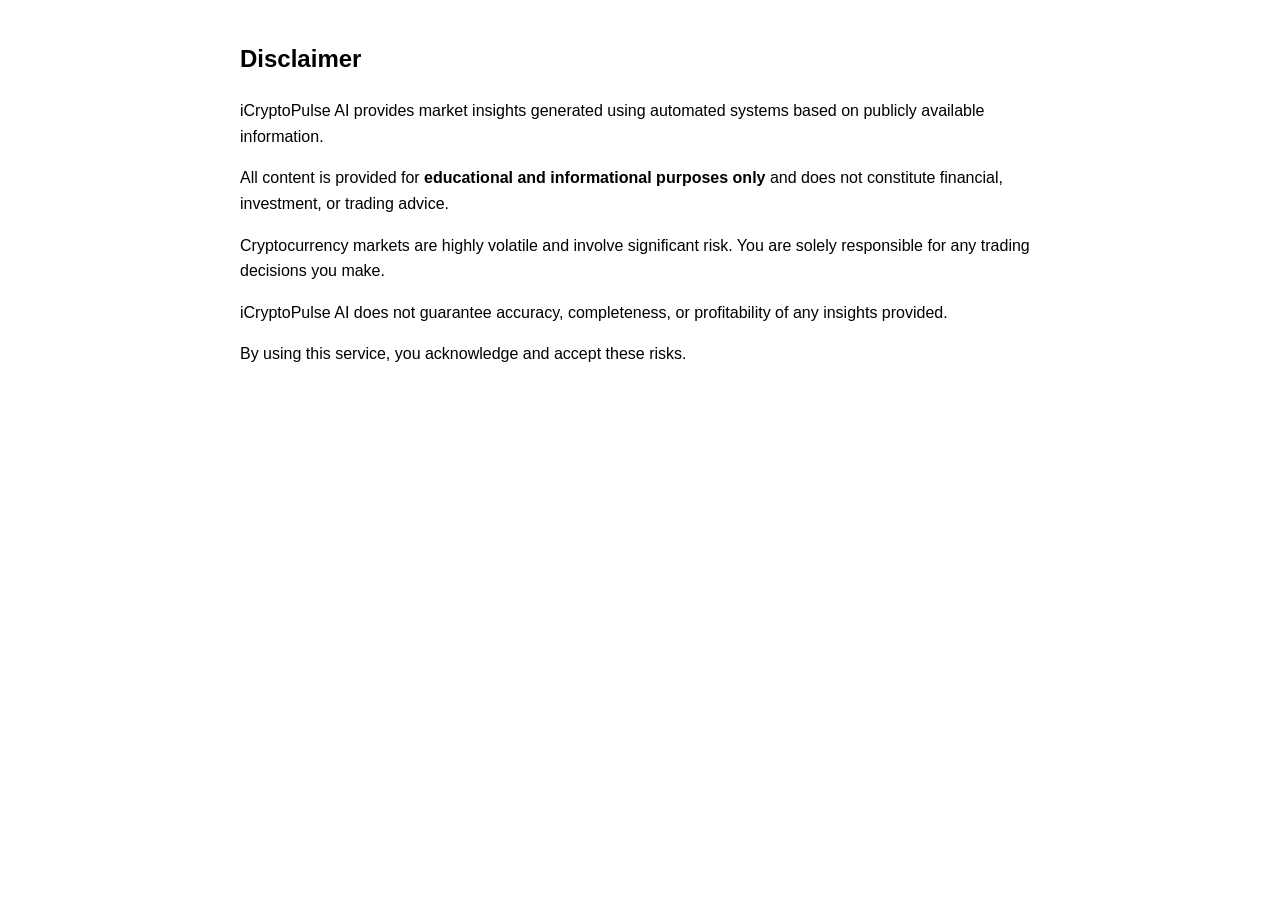
==== disclaimer.html @ 72e707a9 "Update website UX, CTA flow, and legal pages" ====
<!DOCTYPE html>
<html>
<head>
  <meta charset="UTF-8">
  <title>Disclaimer – iCryptoPulse AI</title>
</head>
<body style="font-family:Arial;max-width:800px;margin:40px auto;line-height:1.6;">
  <h2>Disclaimer</h2>

  <p>
    iCryptoPulse AI provides market insights generated using automated systems
    based on publicly available information.
  </p>

  <p>
    All content is provided for <b>educational and informational purposes only</b>
    and does not constitute financial, investment, or trading advice.
  </p>

  <p>
    Cryptocurrency markets are highly volatile and involve significant risk.
    You are solely responsible for any trading decisions you make.
  </p>

  <p>
    iCryptoPulse AI does not guarantee accuracy, completeness, or profitability
    of any insights provided.
  </p>

  <p>
    By using this service, you acknowledge and accept these risks.
  </p>
</body>
</html>
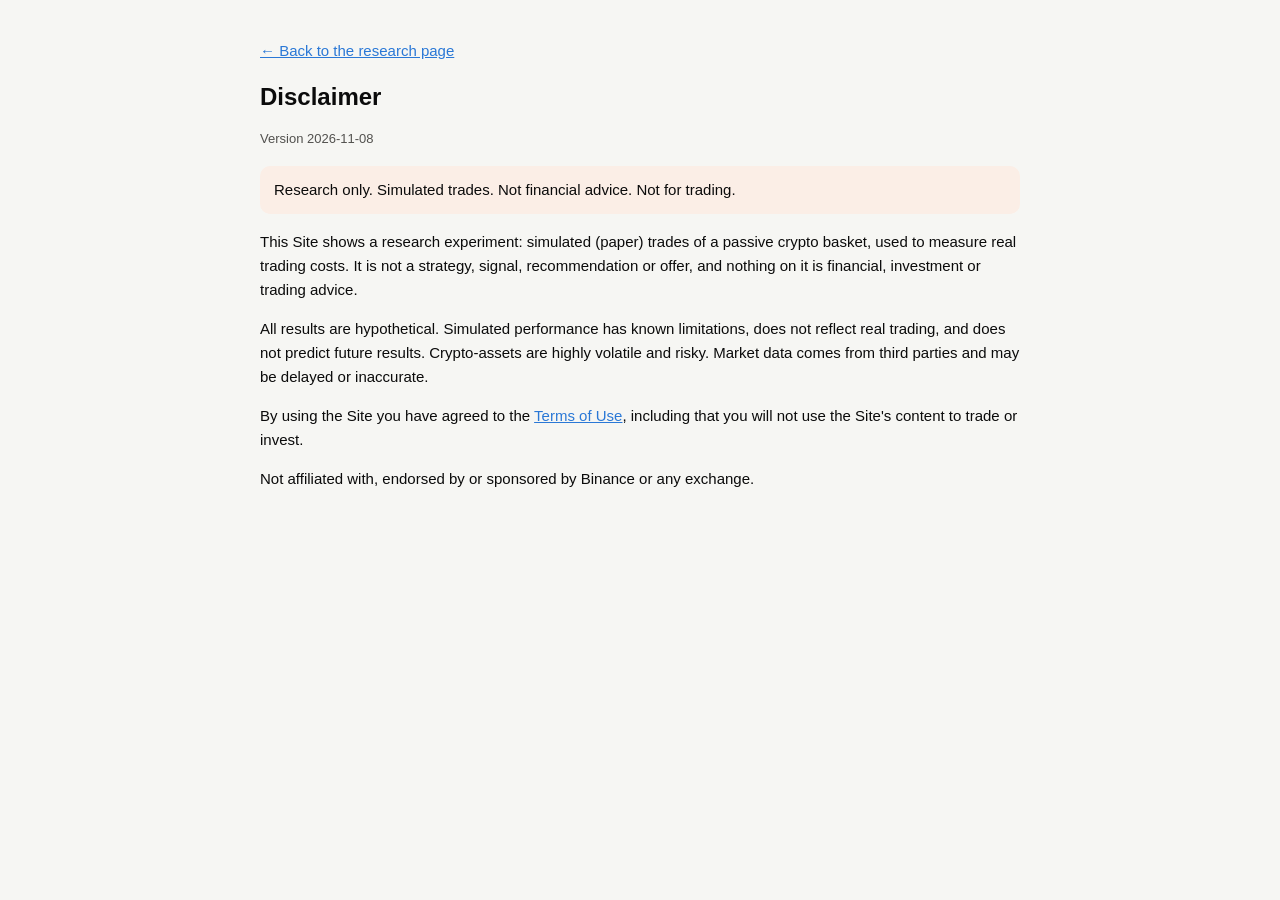
==== commit f9d7977d: "Revamp: iCryptoPulse Research Lab - live paper-trading cost study (research only) - Terms gate: visi" ====
--- a/disclaimer.html
+++ b/disclaimer.html
@@ -1,34 +1,14 @@
-<!DOCTYPE html>
-<html>
-<head>
-  <meta charset="UTF-8">
-  <title>Disclaimer – iCryptoPulse AI</title>
-</head>
-<body style="font-family:Arial;max-width:800px;margin:40px auto;line-height:1.6;">
-  <h2>Disclaimer</h2>
-
-  <p>
-    iCryptoPulse AI provides market insights generated using automated systems
-    based on publicly available information.
-  </p>
-
-  <p>
-    All content is provided for <b>educational and informational purposes only</b>
-    and does not constitute financial, investment, or trading advice.
-  </p>
-
-  <p>
-    Cryptocurrency markets are highly volatile and involve significant risk.
-    You are solely responsible for any trading decisions you make.
-  </p>
-
-  <p>
-    iCryptoPulse AI does not guarantee accuracy, completeness, or profitability
-    of any insights provided.
-  </p>
-
-  <p>
-    By using this service, you acknowledge and accept these risks.
-  </p>
-</body>
-</html>+<!doctype html>
+<html lang="en"><head><meta charset="utf-8"><meta name="viewport" content="width=device-width, initial-scale=1, viewport-fit=cover"><meta name="robots" content="noindex, nofollow"><link rel="icon" href="favicon.ico"><style>:root{--bg:#f6f6f3;--surface:#fff;--ink:#0b0b0b;--ink2:#52514e;--line:#e4e3df;--accent:#2a78d6;--warn-soft:#fbeee6;color-scheme:light}@media (prefers-color-scheme:dark){:root{--bg:#111210;--surface:#1b1c1a;--ink:#f3f2ee;--ink2:#b9b7b0;--line:#2e2f2c;--accent:#5b9be6;--warn-soft:#3a2519;color-scheme:dark}}body{margin:0;background:var(--bg);color:var(--ink);font:15px/1.6 -apple-system,BlinkMacSystemFont,"Segoe UI",Roboto,sans-serif}main{max-width:760px;margin:0 auto;padding:24px 16px 48px}h1{font-size:24px;margin:0 0 4px}h2{font-size:17px;margin:24px 0 6px}.meta{color:var(--ink2);font-size:13px}.key{background:var(--warn-soft);border-radius:10px;padding:12px 14px;margin:16px 0}a{color:var(--accent)}li{margin:4px 0}footer{margin-top:32px;font-size:12px;color:var(--ink2)}</style><title>Disclaimer · iCryptoPulse Research Lab</title></head>
+<body><main>
+<p><a href="index.html">← Back to the research page</a></p>
+<h1>Disclaimer</h1>
+<p class="meta">Version 2026-11-08</p>
+<div class="key">Research only. Simulated trades. Not financial advice. Not for trading.</div>
+<p>This Site shows a research experiment: simulated (paper) trades of a passive crypto basket, used to measure real trading costs. It is not a
+strategy, signal, recommendation or offer, and nothing on it is financial, investment or trading advice.</p>
+<p>All results are hypothetical. Simulated performance has known limitations, does not reflect real trading, and does not predict future results.
+Crypto-assets are highly volatile and risky. Market data comes from third parties and may be delayed or inaccurate.</p>
+<p>By using the Site you have agreed to the <a href="terms.html">Terms of Use</a>, including that you will not use the Site's content to trade or invest.</p>
+<p>Not affiliated with, endorsed by or sponsored by Binance or any exchange.</p>
+</main></body></html>
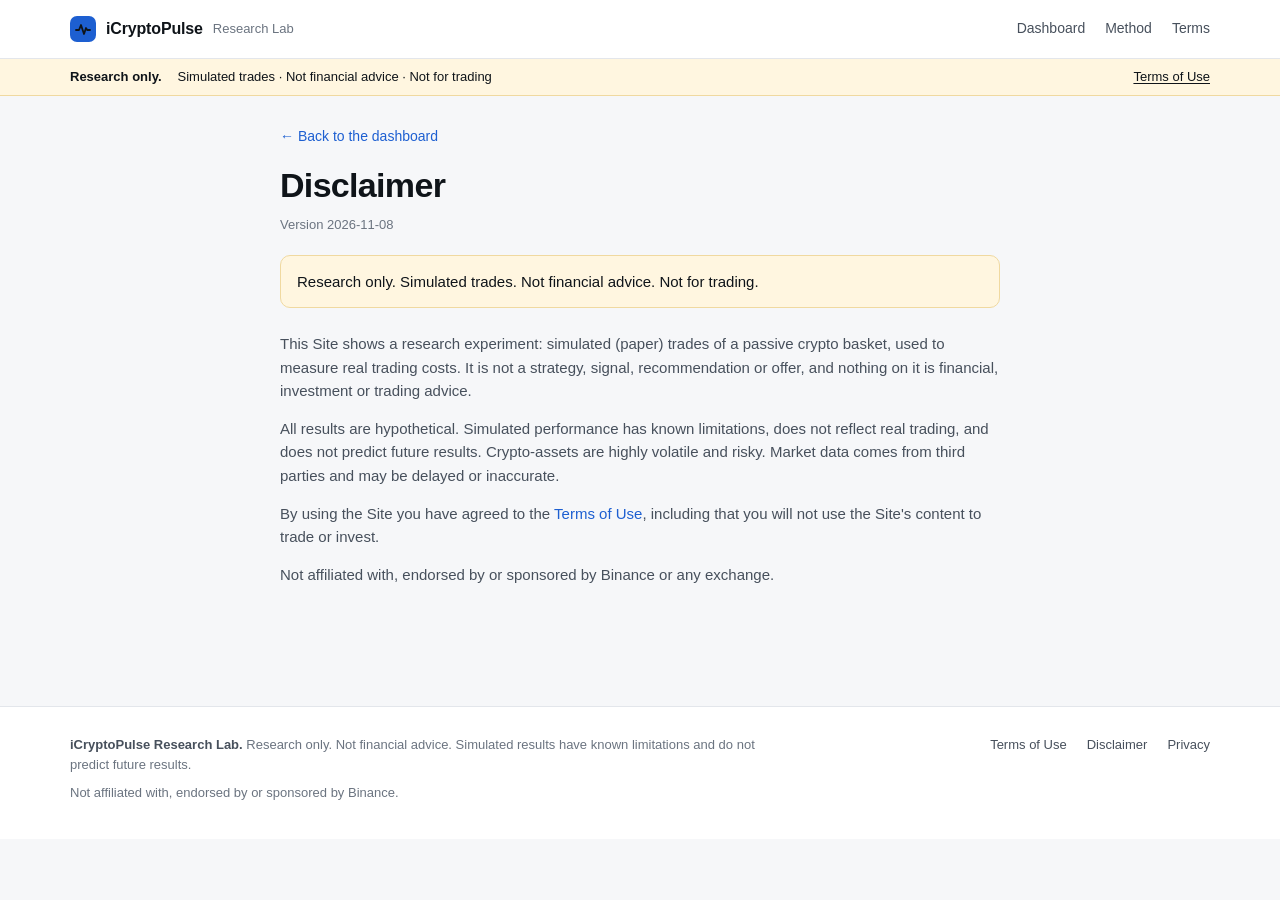
==== commit 9977fa20: "Professional redesign: shared stylesheet, KPI strip, side rail, cost bullet chart, method section; l" ====
--- a/disclaimer.html
+++ b/disclaimer.html
@@ -1,7 +1,21 @@
 <!doctype html>
-<html lang="en"><head><meta charset="utf-8"><meta name="viewport" content="width=device-width, initial-scale=1, viewport-fit=cover"><meta name="robots" content="noindex, nofollow"><link rel="icon" href="favicon.ico"><style>:root{--bg:#f6f6f3;--surface:#fff;--ink:#0b0b0b;--ink2:#52514e;--line:#e4e3df;--accent:#2a78d6;--warn-soft:#fbeee6;color-scheme:light}@media (prefers-color-scheme:dark){:root{--bg:#111210;--surface:#1b1c1a;--ink:#f3f2ee;--ink2:#b9b7b0;--line:#2e2f2c;--accent:#5b9be6;--warn-soft:#3a2519;color-scheme:dark}}body{margin:0;background:var(--bg);color:var(--ink);font:15px/1.6 -apple-system,BlinkMacSystemFont,"Segoe UI",Roboto,sans-serif}main{max-width:760px;margin:0 auto;padding:24px 16px 48px}h1{font-size:24px;margin:0 0 4px}h2{font-size:17px;margin:24px 0 6px}.meta{color:var(--ink2);font-size:13px}.key{background:var(--warn-soft);border-radius:10px;padding:12px 14px;margin:16px 0}a{color:var(--accent)}li{margin:4px 0}footer{margin-top:32px;font-size:12px;color:var(--ink2)}</style><title>Disclaimer · iCryptoPulse Research Lab</title></head>
-<body><main>
-<p><a href="index.html">← Back to the research page</a></p>
+<html lang="en">
+<head>
+<meta charset="utf-8">
+<meta name="viewport" content="width=device-width, initial-scale=1, viewport-fit=cover">
+<title>Disclaimer · iCryptoPulse Research Lab</title>
+<meta name="robots" content="noindex, nofollow">
+<link rel="icon" href="favicon.ico">
+<link rel="stylesheet" href="assets/site.css?v=2">
+</head>
+<body>
+<header class="topbar"><div class="in">
+  <a class="brand" href="./"><span class="mark"><svg viewBox="0 0 16 16" aria-hidden="true"><path d="M1 9h3l2-5 3 9 2-6 1.2 2H15" fill="none" stroke="currentColor" stroke-width="1.8" stroke-linecap="round" stroke-linejoin="round"/></svg></span>iCryptoPulse <small>Research Lab</small></a>
+  <nav class="nav"><a href="./#dashboard">Dashboard</a><a href="./#method" class="opt">Method</a><a href="terms.html">Terms</a></nav>
+</div></header>
+<div class="notice" role="note"><div class="in"><strong>Research only.</strong><span>Simulated trades · Not financial advice · Not for trading</span><a href="terms.html">Terms of Use</a></div></div>
+<main class="page doc">
+<a class="back" href="./">← Back to the dashboard</a>
 <h1>Disclaimer</h1>
 <p class="meta">Version 2026-11-08</p>
 <div class="key">Research only. Simulated trades. Not financial advice. Not for trading.</div>
@@ -11,4 +25,11 @@
 Crypto-assets are highly volatile and risky. Market data comes from third parties and may be delayed or inaccurate.</p>
 <p>By using the Site you have agreed to the <a href="terms.html">Terms of Use</a>, including that you will not use the Site's content to trade or invest.</p>
 <p>Not affiliated with, endorsed by or sponsored by Binance or any exchange.</p>
-</main></body></html>
+</main>
+<footer class="foot"><div class="in">
+  <div><p><strong style="color:var(--ink-2)">iCryptoPulse Research Lab.</strong> Research only. Not financial advice. Simulated results have known limitations and do not predict future results.</p>
+  <p>Not affiliated with, endorsed by or sponsored by Binance.</p></div>
+  <div class="links"><a href="terms.html">Terms of Use</a><a href="disclaimer.html">Disclaimer</a><a href="privacy.html">Privacy</a></div>
+</div></footer>
+</body>
+</html>
--- a/assets/site.css
+++ b/assets/site.css
@@ -0,0 +1,83 @@
+/* iCryptoPulse Research Lab - shared styles. System fonts only (no third-party font requests). */
+:root {
+  --bg: #f6f7f9; --surface: #ffffff; --surface-2: #f1f3f6;
+  --ink: #0f1419; --ink-2: #47505c; --muted: #6b7480; --line: #e3e6eb; --line-strong: #cfd4db;
+  --accent: #1d5fd1; --accent-ink: #ffffff; --accent-soft: #eaf1fd;
+  --good: #0e7a4f; --bad: #c0362c; --caution: #8a5a00; --notice-bg: #fff6e0; --notice-line: #f0d9a0;
+  --shadow: 0 1px 2px rgba(15, 20, 25, .04), 0 4px 16px rgba(15, 20, 25, .05);
+  --radius: 12px; --font: -apple-system, BlinkMacSystemFont, "Segoe UI", Roboto, "Helvetica Neue", Arial, sans-serif;
+  --mono: ui-monospace, SFMono-Regular, Menlo, Consolas, monospace;
+  color-scheme: light;
+}
+@media (prefers-color-scheme: dark) {
+  :root {
+    --bg: #0c0f13; --surface: #141920; --surface-2: #1a2029;
+    --ink: #e9ecf0; --ink-2: #b2bac4; --muted: #87909b; --line: #252c36; --line-strong: #343c48;
+    --accent: #6ea2f2; --accent-ink: #0c0f13; --accent-soft: #172338;
+    --good: #45c08f; --bad: #f27a70; --caution: #e6b450; --notice-bg: #2a2212; --notice-line: #4a3a17;
+    --shadow: 0 1px 2px rgba(0, 0, 0, .3), 0 4px 16px rgba(0, 0, 0, .25);
+    color-scheme: dark;
+  }
+}
+* { box-sizing: border-box; }
+html { -webkit-text-size-adjust: 100%; }
+body { margin: 0; background: var(--bg); color: var(--ink); font: 15px/1.55 var(--font); -webkit-font-smoothing: antialiased; }
+a { color: var(--accent); text-decoration: none; }
+a:hover { text-decoration: underline; }
+[hidden] { display: none !important; }
+.num { font-variant-numeric: tabular-nums; }
+.up { color: var(--good); } .down { color: var(--bad); }
+
+/* ---------- top bar + research notice ---------- */
+.topbar { background: var(--surface); border-bottom: 1px solid var(--line); padding-top: env(safe-area-inset-top, 0px); }
+.topbar .in { max-width: 1180px; margin: 0 auto; padding: 0 20px; height: 58px; display: flex; align-items: center; gap: 24px; }
+.brand { display: flex; align-items: center; gap: 10px; color: var(--ink); font-weight: 700; letter-spacing: -.01em; font-size: 16px; }
+.brand:hover { text-decoration: none; }
+.brand .mark { width: 26px; height: 26px; border-radius: 7px; background: var(--accent); display: grid; place-items: center; flex: none; }
+.brand .mark svg { width: 16px; height: 16px; }
+.brand small { font-weight: 500; color: var(--muted); font-size: 13px; letter-spacing: 0; }
+.nav { display: flex; gap: 20px; margin-left: auto; font-size: 14px; }
+.nav a { color: var(--ink-2); }
+.nav a:hover { color: var(--ink); text-decoration: none; }
+.notice { position: sticky; top: 0; z-index: 20; background: var(--notice-bg); border-bottom: 1px solid var(--notice-line);
+  color: var(--ink); font-size: 13px; }
+.notice .in { max-width: 1180px; margin: 0 auto; padding: 8px 20px; display: flex; gap: 6px 16px; flex-wrap: wrap; align-items: center; }
+.notice strong { font-weight: 650; }
+.notice a { color: inherit; text-decoration: underline; text-underline-offset: 2px; margin-left: auto; }
+@media (max-width: 640px) {
+  .nav a.opt { display: none; }
+  .brand small { display: none; }
+  .notice a { margin-left: 0; }
+}
+
+/* ---------- page shell ---------- */
+.page { max-width: 1180px; margin: 0 auto; padding: 28px 20px 56px; }
+.eyebrow { font-size: 12px; font-weight: 650; letter-spacing: .08em; text-transform: uppercase; color: var(--accent); margin: 0 0 8px; }
+h1 { font-size: clamp(24px, 3.4vw, 34px); line-height: 1.15; letter-spacing: -.02em; margin: 0 0 10px; font-weight: 700; }
+.lede { color: var(--ink-2); font-size: 16px; max-width: 720px; margin: 0; }
+.card { background: var(--surface); border: 1px solid var(--line); border-radius: var(--radius); box-shadow: var(--shadow); padding: 18px 20px; }
+.card + .card { margin-top: 16px; }
+.card-h { display: flex; align-items: baseline; justify-content: space-between; gap: 12px; flex-wrap: wrap; margin-bottom: 4px; }
+.card h2 { font-size: 15px; font-weight: 650; margin: 0; letter-spacing: -.005em; }
+.card .sub { font-size: 13px; color: var(--muted); margin: 2px 0 14px; }
+.tag { display: inline-flex; align-items: center; gap: 6px; font-size: 12px; font-weight: 600; color: var(--ink-2); background: var(--surface-2);
+  border: 1px solid var(--line); border-radius: 999px; padding: 2px 10px; white-space: nowrap; }
+
+/* ---------- footer ---------- */
+.foot { border-top: 1px solid var(--line); background: var(--surface); margin-top: 48px; }
+.foot .in { max-width: 1180px; margin: 0 auto; padding: 28px 20px calc(28px + env(safe-area-inset-bottom, 0px));
+  display: grid; grid-template-columns: 1.6fr 1fr; gap: 24px; font-size: 13px; color: var(--muted); }
+.foot p { margin: 0 0 8px; }
+.foot .links { display: flex; flex-wrap: wrap; gap: 8px 20px; justify-content: flex-end; align-content: flex-start; }
+.foot .links a { color: var(--ink-2); }
+@media (max-width: 720px) { .foot .in { grid-template-columns: 1fr; } .foot .links { justify-content: flex-start; } }
+
+/* ---------- legal / document pages ---------- */
+.doc { max-width: 760px; }
+.doc .meta { color: var(--muted); font-size: 13px; margin: 0 0 20px; }
+.doc .key { background: var(--notice-bg); border: 1px solid var(--notice-line); border-radius: 10px; padding: 14px 16px; margin: 0 0 24px; }
+.doc h2 { font-size: 17px; margin: 28px 0 6px; letter-spacing: -.005em; }
+.doc p, .doc li { color: var(--ink-2); }
+.doc strong { color: var(--ink); }
+.doc li { margin: 5px 0; }
+.doc .back { display: inline-block; font-size: 14px; margin-bottom: 18px; }
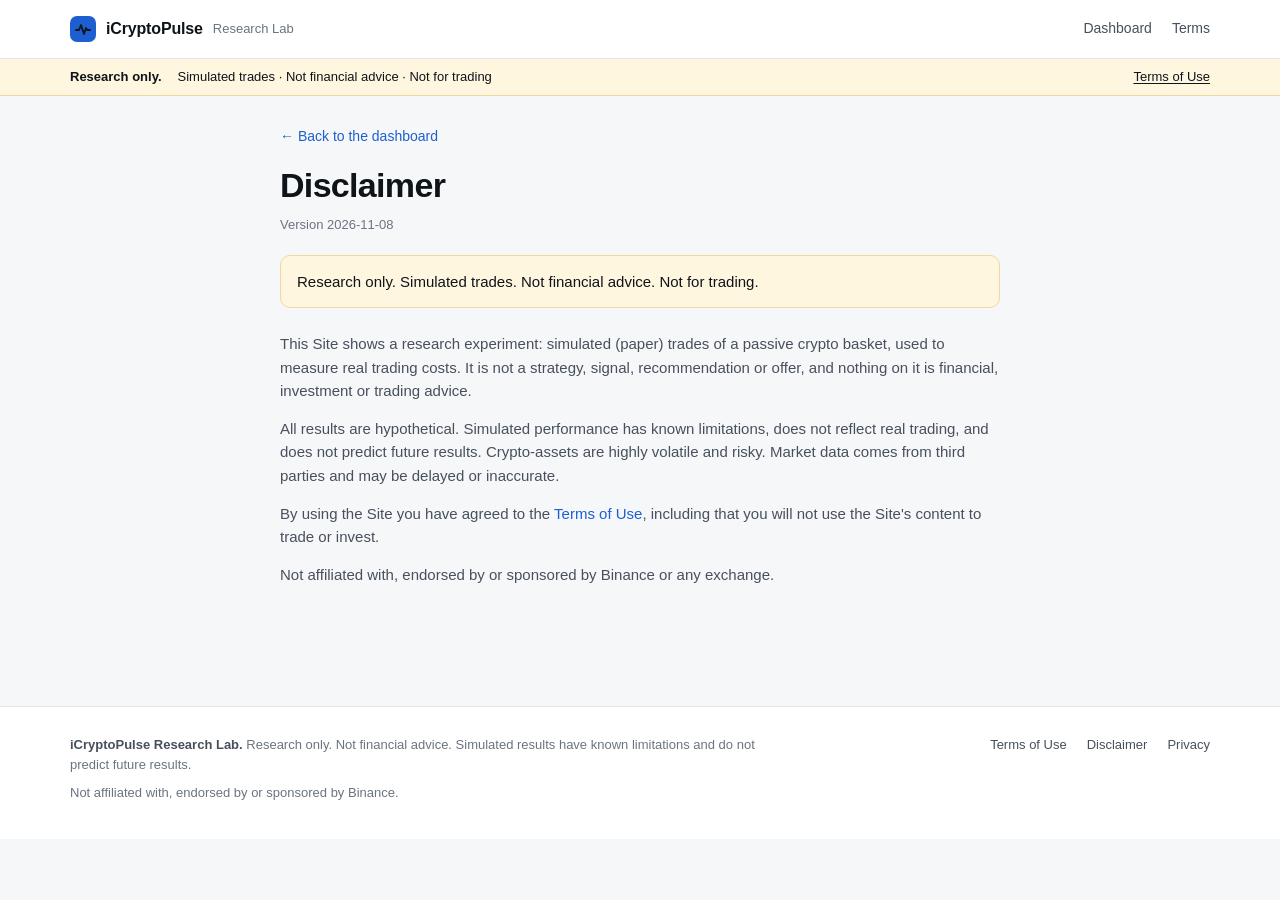
==== commit 884b54ee: "Remove legacy bot code; simplify dashboard (Crypto Cost Monitoring); drop Method section; Terms v202" ====
--- a/disclaimer.html
+++ b/disclaimer.html
@@ -11,7 +11,7 @@
 <body>
 <header class="topbar"><div class="in">
   <a class="brand" href="./"><span class="mark"><svg viewBox="0 0 16 16" aria-hidden="true"><path d="M1 9h3l2-5 3 9 2-6 1.2 2H15" fill="none" stroke="currentColor" stroke-width="1.8" stroke-linecap="round" stroke-linejoin="round"/></svg></span>iCryptoPulse <small>Research Lab</small></a>
-  <nav class="nav"><a href="./#dashboard">Dashboard</a><a href="./#method" class="opt">Method</a><a href="terms.html">Terms</a></nav>
+  <nav class="nav"><a href="./#dashboard">Dashboard</a><a href="terms.html">Terms</a></nav>
 </div></header>
 <div class="notice" role="note"><div class="in"><strong>Research only.</strong><span>Simulated trades · Not financial advice · Not for trading</span><a href="terms.html">Terms of Use</a></div></div>
 <main class="page doc">
